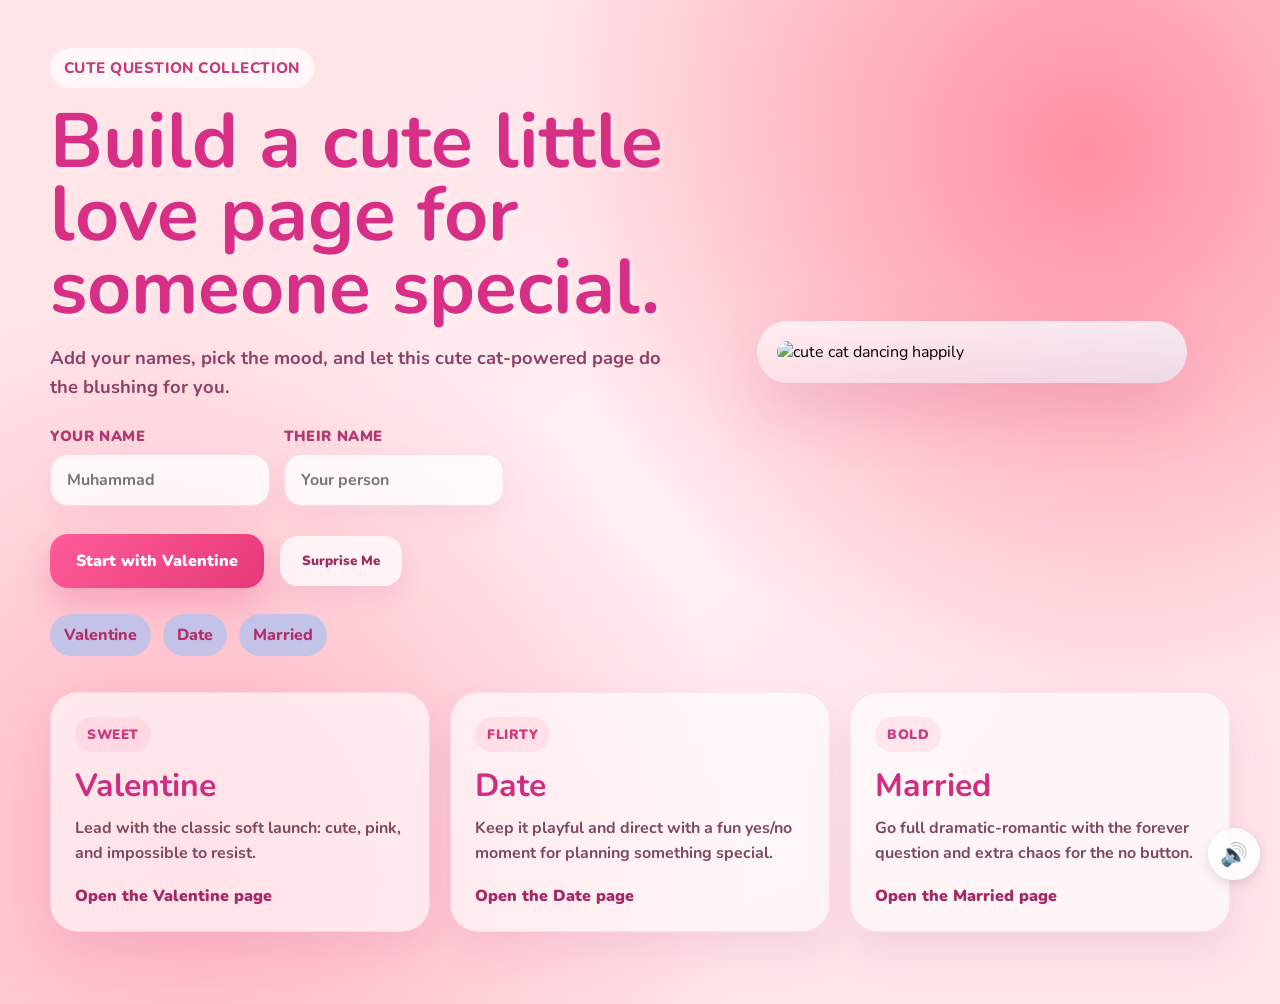
==== index.html @ 89667b8a "Create personalized Mydate site" ====
<!DOCTYPE html>
<html lang="en">
<head>
    <meta charset="UTF-8">
    <meta name="viewport" content="width=device-width, initial-scale=1.0">
    <title>Will you be my Valentine? 💕</title>
    <link rel="preconnect" href="https://fonts.googleapis.com">
    <link href="https://fonts.googleapis.com/css2?family=Nunito:wght@400;700;800;900&display=swap" rel="stylesheet">
    <link rel="stylesheet" href="style.css">
</head>
<body class="home-page">
    <div class="hearts-bg"></div>

    <main class="home-shell">
        <section class="home-hero">
            <div class="home-copy">
                <p class="home-kicker">Cute Question Collection</p>
                <h1 class="home-title" id="home-title">Build a cute little love page for someone special.</h1>
                <p class="home-subtitle" id="home-subtitle">
                    Add your names, pick the mood, and let this cute cat-powered page do the blushing for you.
                </p>

                <div class="home-personalize">
                    <label class="home-field">
                        <span>Your Name</span>
                        <input id="your-name" type="text" placeholder="Muhammad">
                    </label>
                    <label class="home-field">
                        <span>Their Name</span>
                        <input id="their-name" type="text" placeholder="Your person">
                    </label>
                </div>

                <div class="home-actions">
                    <a class="home-primary" href="valentine.html">Start with Valentine</a>
                    <button class="home-secondary" id="surprise-btn" type="button">Surprise Me</button>
                </div>

                <div class="home-badges">
                    <span>Valentine</span>
                    <span>Date</span>
                    <span>Married</span>
                </div>
            </div>

            <div class="home-preview">
                <div class="preview-frame">
                    <img id="home-preview-gif" src="https://media.tenor.com/eNHbizSfVb0AAAAj/lovemode-cute.gif" alt="cute cat dancing happily">
                </div>
            </div>
        </section>

        <section class="home-grid">
            <a class="question-card" href="valentine.html">
                <div class="question-card-tag">Sweet</div>
                <h2>Valentine</h2>
                <p>Lead with the classic soft launch: cute, pink, and impossible to resist.</p>
                <span class="question-card-link">Open the Valentine page</span>
            </a>

            <a class="question-card" href="date.html">
                <div class="question-card-tag">Flirty</div>
                <h2>Date</h2>
                <p>Keep it playful and direct with a fun yes/no moment for planning something special.</p>
                <span class="question-card-link">Open the Date page</span>
            </a>

            <a class="question-card" href="married.html">
                <div class="question-card-tag">Bold</div>
                <h2>Married</h2>
                <p>Go full dramatic-romantic with the forever question and extra chaos for the no button.</p>
                <span class="question-card-link">Open the Married page</span>
            </a>
        </section>
    </main>

    <audio id="bg-music" loop autoplay muted>
        <source src="music/beabadoobee - Glue Song (Lyrics).mp3" type="audio/mpeg">
    </audio>

    <button id="music-toggle" onclick="toggleMusic()" title="Toggle music">🔊</button>

    <script src="home.js"></script>
</body>
</html>
---- style.css ----
* {
    margin: 0;
    padding: 0;
    box-sizing: border-box;
}

body {
    background-color: #FFE4E8;
    font-family: 'Nunito', sans-serif;
    min-height: 100vh;
    display: flex;
    justify-content: center;
    align-items: center;
    overflow: hidden;
    background-image:
        radial-gradient(circle at 15% 85%, #ffb3c1 0%, transparent 40%),
        radial-gradient(circle at 85% 15%, #ff8fa3 0%, transparent 40%),
        radial-gradient(circle at 50% 50%, #fff0f3 0%, transparent 60%);
}

body.home-page {
    overflow-x: hidden;
    overflow-y: auto;
    align-items: flex-start;
}

/* Floating hearts background */
.hearts-bg {
    position: fixed;
    top: 0; left: 0; right: 0; bottom: 0;
    pointer-events: none;
    z-index: 0;
    overflow: hidden;
}

.hearts-bg::before,
.hearts-bg::after {
    content: '💕 💗 💖 💝 💓';
    position: absolute;
    font-size: 1.5rem;
    opacity: 0.15;
    animation: floatHearts 12s linear infinite;
    white-space: nowrap;
    top: 100%;
    left: 10%;
}

.hearts-bg::after {
    animation-delay: 6s;
    left: 60%;
    content: '💗 💕 💓 💖 💝';
}

@keyframes floatHearts {
    from { transform: translateY(0); opacity: 0.15; }
    to { transform: translateY(-110vh); opacity: 0; }
}

.container {
    position: relative;
    z-index: 1;
    text-align: center;
    width: min(100%, 1040px);
    padding: 40px 20px 56px;
}

.home-shell {
    position: relative;
    z-index: 1;
    width: min(1180px, calc(100% - 32px));
    margin: 0 auto;
    padding: 48px 0 72px;
}

.home-hero {
    display: grid;
    grid-template-columns: minmax(0, 1.1fr) minmax(320px, 0.9fr);
    gap: 32px;
    align-items: center;
}

.home-copy {
    text-align: left;
}

.home-kicker {
    display: inline-block;
    padding: 10px 14px;
    border-radius: 999px;
    background: rgba(255, 255, 255, 0.7);
    color: #c43b78;
    font-size: 0.95rem;
    font-weight: 800;
    letter-spacing: 0.03em;
    text-transform: uppercase;
}

.home-title {
    margin-top: 18px;
    font-size: clamp(2.6rem, 6vw, 5.5rem);
    line-height: 0.95;
    color: #d72f85;
    text-shadow: 4px 4px 0 rgba(255, 255, 255, 0.28);
}

.home-subtitle {
    max-width: 620px;
    margin-top: 18px;
    font-size: 1.15rem;
    line-height: 1.6;
    color: #8d4166;
    font-weight: 700;
}

.home-personalize {
    display: grid;
    grid-template-columns: repeat(2, minmax(0, 220px));
    gap: 14px;
    margin-top: 24px;
}

.home-field {
    display: flex;
    flex-direction: column;
    gap: 8px;
}

.home-field span {
    color: #b23872;
    font-size: 0.92rem;
    font-weight: 900;
    text-transform: uppercase;
    letter-spacing: 0.04em;
}

.home-field input {
    width: 100%;
    padding: 14px 16px;
    border: 1px solid rgba(214, 51, 132, 0.14);
    border-radius: 18px;
    background: rgba(255, 255, 255, 0.78);
    color: #863f61;
    font: inherit;
    font-weight: 700;
    outline: none;
    box-shadow: 0 12px 28px rgba(185, 78, 132, 0.08);
}

.home-field input:focus {
    border-color: rgba(230, 56, 122, 0.5);
    box-shadow: 0 0 0 4px rgba(255, 92, 152, 0.12);
}

.home-actions {
    display: flex;
    align-items: center;
    gap: 16px;
    flex-wrap: wrap;
    margin-top: 28px;
}

.home-primary,
.home-secondary {
    appearance: none;
    border: none;
    text-decoration: none;
    font-family: 'Nunito', sans-serif;
    font-weight: 900;
    cursor: pointer;
}

.home-primary {
    padding: 16px 26px;
    border-radius: 18px;
    background: linear-gradient(135deg, #ff5c98, #e6387a);
    color: #fff;
    box-shadow: 0 16px 34px rgba(230, 56, 122, 0.28);
}

.home-secondary {
    padding: 16px 22px;
    border-radius: 18px;
    background: rgba(255, 255, 255, 0.72);
    color: #9e2d65;
    box-shadow: 0 10px 24px rgba(178, 71, 120, 0.12);
}

.home-primary:hover,
.home-secondary:hover {
    transform: translateY(-2px);
}

.home-badges {
    display: flex;
    gap: 12px;
    flex-wrap: wrap;
    margin-top: 26px;
}

.home-badges span {
    padding: 10px 14px;
    border-radius: 999px;
    background: rgba(173, 193, 240, 0.72);
    color: #b12f69;
    font-weight: 800;
}

.home-preview {
    display: flex;
    justify-content: center;
}

.preview-frame {
    width: min(100%, 430px);
    padding: 20px;
    border-radius: 32px;
    background:
        linear-gradient(180deg, rgba(255, 255, 255, 0.72), rgba(255, 255, 255, 0.46)),
        linear-gradient(135deg, rgba(255, 179, 193, 0.42), rgba(173, 193, 240, 0.38));
    box-shadow: 0 26px 60px rgba(185, 78, 132, 0.18);
}

.home-preview #home-preview-gif {
    width: 100%;
    max-height: none;
    border-radius: 24px;
}

.home-grid {
    display: grid;
    grid-template-columns: repeat(3, minmax(0, 1fr));
    gap: 20px;
    margin-top: 36px;
}

.question-card {
    display: block;
    padding: 24px;
    border-radius: 28px;
    background: rgba(255, 255, 255, 0.62);
    border: 1px solid rgba(214, 51, 132, 0.1);
    box-shadow: 0 18px 42px rgba(185, 78, 132, 0.12);
    text-decoration: none;
    color: inherit;
    transition: transform 0.18s ease, box-shadow 0.18s ease, background 0.18s ease;
}

.question-card:hover {
    transform: translateY(-6px);
    background: rgba(255, 255, 255, 0.78);
    box-shadow: 0 26px 52px rgba(185, 78, 132, 0.18);
}

.question-card-tag {
    display: inline-block;
    padding: 8px 12px;
    border-radius: 999px;
    background: rgba(255, 145, 181, 0.16);
    color: #cd397e;
    font-size: 0.85rem;
    font-weight: 900;
    text-transform: uppercase;
    letter-spacing: 0.04em;
}

.question-card h2 {
    margin-top: 18px;
    color: #cf2e80;
    font-size: 2rem;
    line-height: 1;
}

.question-card p {
    margin-top: 14px;
    color: #7f4760;
    line-height: 1.6;
    font-weight: 700;
}

.question-card-link {
    display: inline-block;
    margin-top: 18px;
    color: #a62967;
    font-weight: 900;
}

.hero-banner {
    display: inline-block;
    padding: 14px 28px;
    background: rgba(181, 201, 243, 0.88);
    border-radius: 4px;
    font-size: clamp(2rem, 4vw, 4rem);
    color: #d63384;
    font-weight: 900;
    margin-bottom: 28px;
    text-shadow: 3px 3px 0 rgba(214, 51, 132, 0.18);
    animation: wiggle 2s ease-in-out infinite;
    line-height: 1.05;
}

@keyframes wiggle {
    0%, 100% { transform: rotate(-1deg); }
    50% { transform: rotate(1deg); }
}

.gif-container {
    margin: 20px auto;
    display: flex;
    justify-content: center;
}

#pikachu-gif {
    width: min(100%, 600px);
    max-height: 470px;
    object-fit: contain;
    filter: drop-shadow(0 8px 16px rgba(0,0,0,0.15));
    transition: opacity 0.3s ease;
    border-radius: 2px;
}

.buttons {
    display: flex;
    gap: 20px;
    justify-content: center;
    align-items: center;
    margin-top: 30px;
    flex-wrap: wrap;
}

.love-option,
.choice-pill {
    background: rgba(255, 255, 255, 0.78);
    color: #333;
    border: 1px solid rgba(214, 51, 132, 0.18);
    border-radius: 10px;
    font-size: 1rem;
    font-weight: 700;
    font-family: 'Nunito', sans-serif;
    padding: 10px 18px;
    box-shadow: 0 4px 10px rgba(214, 51, 132, 0.08);
}

.love-option {
    cursor: pointer;
    transition: transform 0.15s, box-shadow 0.15s, background 0.15s;
}

.love-option:hover {
    transform: translateY(-2px);
    background: rgba(255, 255, 255, 0.92);
}

.love-option:active {
    transform: scale(0.98);
}

#yes-btn {
    background: linear-gradient(135deg, #4CAF50, #45a049);
    color: white;
    border: none;
    border-radius: 16px;
    font-size: 1.6rem;
    font-weight: 900;
    font-family: 'Nunito', sans-serif;
    padding: 18px 45px;
    cursor: pointer;
    transition: transform 0.15s, box-shadow 0.15s;
    box-shadow: 0 6px 20px rgba(76, 175, 80, 0.45);
    letter-spacing: 1px;
}

#yes-btn:hover {
    transform: scale(1.06) translateY(-2px);
    box-shadow: 0 10px 28px rgba(76, 175, 80, 0.55);
}

#yes-btn:active {
    transform: scale(0.98);
}

#no-btn {
    background: linear-gradient(135deg, #e74c3c, #c0392b);
    color: white;
    border: none;
    border-radius: 12px;
    font-size: 1rem;
    font-weight: 700;
    font-family: 'Nunito', sans-serif;
    padding: 12px 28px;
    cursor: pointer;
    transition: background 0.2s, left 0.25s ease, top 0.25s ease;
    box-shadow: 0 4px 14px rgba(231, 76, 60, 0.4);
}

#no-btn:hover {
    background: linear-gradient(135deg, #c0392b, #a93226);
}


#tease-toast {
    margin-top: 14px;
    font-size: 1rem;
    color: #d63384;
    font-weight: 700;
    font-style: italic;
    opacity: 0;
    transform: translateY(6px);
    transition: opacity 0.3s ease, transform 0.3s ease;
    min-height: 1.5rem;
}

#tease-toast.show {
    opacity: 1;
    transform: translateY(0);
}

/* Music toggle button */
#music-toggle {
    position: fixed;
    bottom: 20px;
    right: 20px;
    background: rgba(255, 255, 255, 0.85);
    border: none;
    border-radius: 50%;
    width: 52px;
    height: 52px;
    font-size: 1.4rem;
    cursor: pointer;
    backdrop-filter: blur(10px);
    box-shadow: 0 4px 12px rgba(0, 0, 0, 0.12);
    transition: transform 0.2s;
    z-index: 100;
}

#music-toggle:hover {
    transform: scale(1.1);
}

.result-container {
    max-width: 980px;
}

.choice-row {
    display: flex;
    justify-content: center;
    align-items: center;
    gap: 14px;
    flex-wrap: wrap;
    margin-top: 16px;
}

.choice-pill {
    cursor: default;
}

.choice-pill-active {
    background: linear-gradient(135deg, #ff7fa7, #ff4d88);
    color: #fff;
    border-color: transparent;
    box-shadow: 0 10px 24px rgba(214, 51, 132, 0.25);
}

.yes-message {
    font-size: 1.35rem;
    color: #e91e8c;
    font-weight: 700;
    margin-top: 22px;
    animation: fadeIn 1s ease 0.5s both;
}

.page-prompt {
    font-size: 1.2rem;
    color: #c43b78;
    font-weight: 700;
    margin-top: 20px;
}

.response-buttons {
    display: flex;
    justify-content: center;
    align-items: center;
    gap: 18px;
    flex-wrap: wrap;
    margin-top: 22px;
}

.back-link {
    display: inline-block;
    margin-top: 18px;
    color: #b03060;
    font-weight: 800;
    text-decoration: none;
}

.back-link:hover {
    text-decoration: underline;
}

@keyframes fadeIn {
    from { opacity: 0; transform: translateY(10px); }
    to { opacity: 1; transform: translateY(0); }
}

@media (max-width: 640px) {
    .home-shell {
        width: min(100%, calc(100% - 24px));
        padding: 28px 0 56px;
    }

    .home-title {
        font-size: 2.8rem;
    }

    .home-personalize {
        grid-template-columns: 1fr;
    }

    .preview-frame {
        padding: 14px;
        border-radius: 24px;
    }

    .container {
        padding: 24px 16px 44px;
    }

    .hero-banner {
        padding: 12px 16px;
    }

    .buttons {
        gap: 12px;
    }

    .response-buttons {
        gap: 12px;
    }

    #no-btn {
        padding: 14px 24px;
    }
}

@media (max-width: 980px) {
    .home-hero {
        grid-template-columns: 1fr;
    }

    .home-copy {
        text-align: center;
    }

    .home-subtitle {
        margin-left: auto;
        margin-right: auto;
    }

    .home-actions,
    .home-badges {
        justify-content: center;
    }

    .home-grid {
        grid-template-columns: 1fr;
    }
}
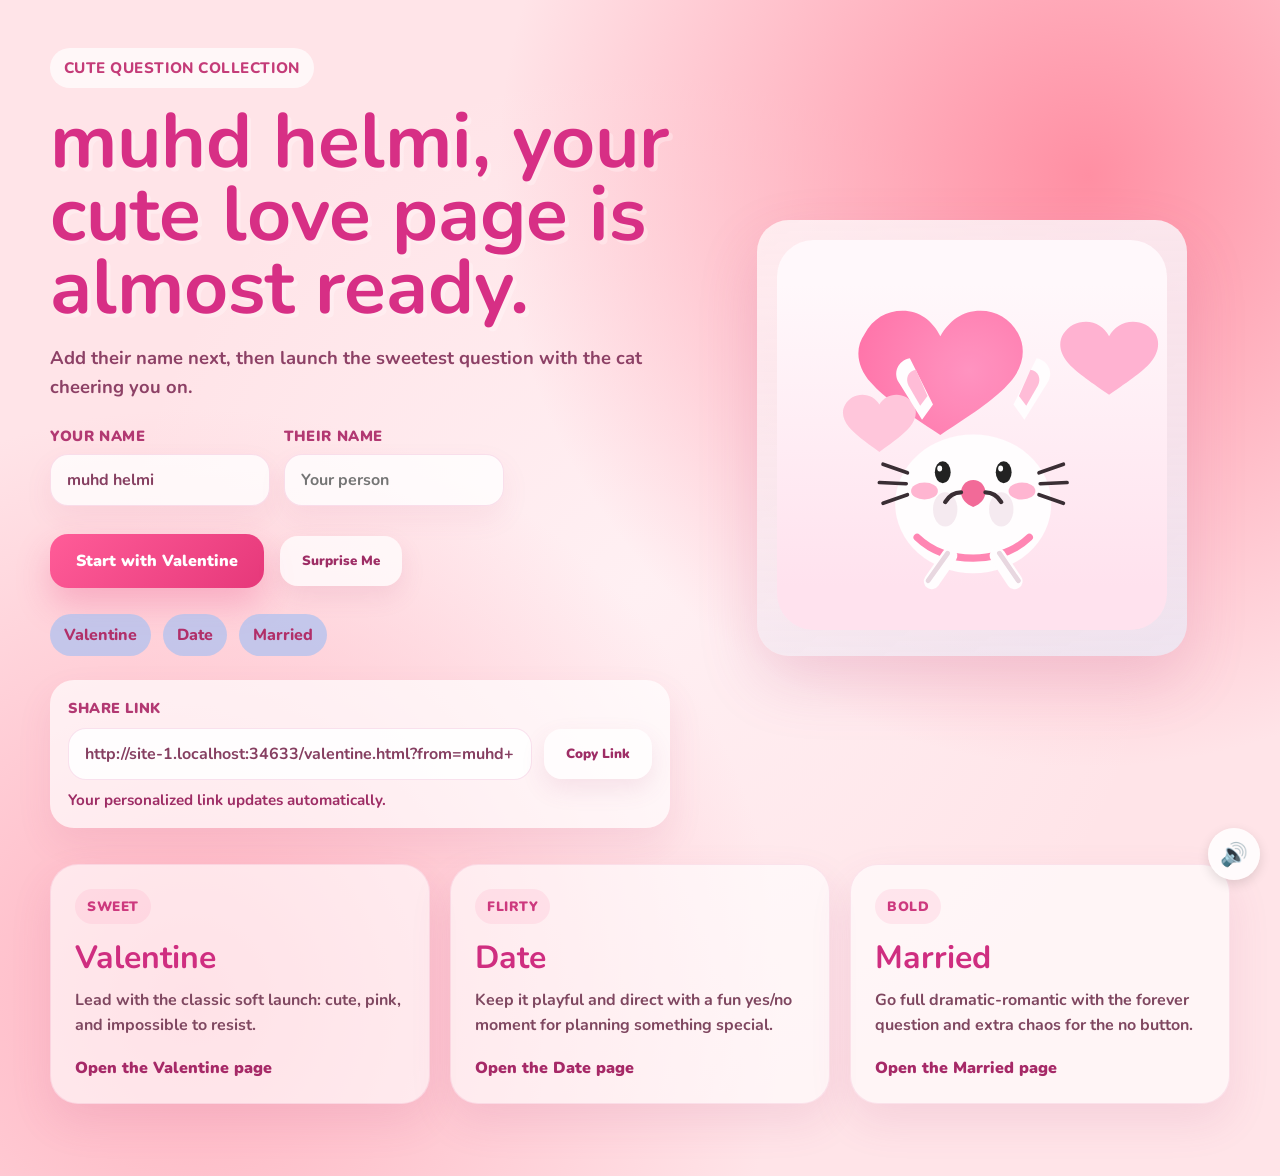
==== commit f38b2ce4: "Bundle cute cat asset for reliable images" ====
--- a/index.html
+++ b/index.html
@@ -3,7 +3,17 @@
 <head>
     <meta charset="UTF-8">
     <meta name="viewport" content="width=device-width, initial-scale=1.0">
-    <title>Will you be my Valentine? 💕</title>
+    <title>muhd helmi | Cute Love Page</title>
+    <meta name="description" content="A cute cat-themed love page by muhd helmi with playful Valentine, date, and forever questions.">
+    <meta property="og:title" content="muhd helmi | Cute Love Page">
+    <meta property="og:description" content="A cute cat-themed love page by muhd helmi with playful Valentine, date, and forever questions.">
+    <meta property="og:type" content="website">
+    <meta property="og:url" content="https://helmij1992.github.io/love/">
+    <meta property="og:image" content="https://helmij1992.github.io/love/social-preview.svg">
+    <meta name="twitter:card" content="summary_large_image">
+    <meta name="twitter:title" content="muhd helmi | Cute Love Page">
+    <meta name="twitter:description" content="A cute cat-themed love page by muhd helmi with playful Valentine, date, and forever questions.">
+    <meta name="twitter:image" content="https://helmij1992.github.io/love/social-preview.svg">
     <link rel="preconnect" href="https://fonts.googleapis.com">
     <link href="https://fonts.googleapis.com/css2?family=Nunito:wght@400;700;800;900&display=swap" rel="stylesheet">
     <link rel="stylesheet" href="style.css">
@@ -23,7 +33,7 @@
                 <div class="home-personalize">
                     <label class="home-field">
                         <span>Your Name</span>
-                        <input id="your-name" type="text" placeholder="Muhammad">
+                        <input id="your-name" type="text" placeholder="muhd helmi" value="muhd helmi">
                     </label>
                     <label class="home-field">
                         <span>Their Name</span>
@@ -41,11 +51,20 @@
                     <span>Date</span>
                     <span>Married</span>
                 </div>
+
+                <div class="share-panel">
+                    <p class="share-label">Share Link</p>
+                    <div class="share-row">
+                        <input id="share-url" type="text" readonly>
+                        <button class="home-secondary share-button" id="copy-link-btn" type="button">Copy Link</button>
+                    </div>
+                    <p class="share-status" id="share-status">Your personalized link updates automatically.</p>
+                </div>
             </div>
 
             <div class="home-preview">
                 <div class="preview-frame">
-                    <img id="home-preview-gif" src="https://media.tenor.com/eNHbizSfVb0AAAAj/lovemode-cute.gif" alt="cute cat dancing happily">
+                    <img id="home-preview-gif" src="assets/cute-cat.svg" alt="cute cat illustration">
                 </div>
             </div>
         </section>
--- a/style.css
+++ b/style.css
@@ -2,6 +2,23 @@
     margin: 0;
     padding: 0;
     box-sizing: border-box;
+}
+
+:root {
+    --page-max-width: 72rem;
+    --question-max-width: 60rem;
+    --surface-banner: rgba(181, 201, 243, 0.88);
+    --brand-pink: #d63384;
+    --brand-copy-strong: #c43b78;
+    --page-pad-y: clamp(1.5rem, 3vw, 3rem);
+    --page-pad-x: clamp(1rem, 3vw, 2rem);
+    --stack-gap: clamp(1rem, 2vw, 1.75rem);
+    --hero-radius: clamp(1rem, 1.5vw, 1.5rem);
+    --hero-font: clamp(2rem, 4vw, 4rem);
+    --question-hero-font: clamp(1.8rem, 4.8vw, 3.7rem);
+    --prompt-font: clamp(1.05rem, 1.6vw, 1.3rem);
+    --yes-font: clamp(1.1rem, 1.8vw, 1.55rem);
+    --no-font: clamp(0.95rem, 1.2vw, 1.05rem);
 }
 
 body {
@@ -22,6 +39,13 @@
     overflow-x: hidden;
     overflow-y: auto;
     align-items: flex-start;
+}
+
+body[data-proposal-type] {
+    overflow-x: hidden;
+    overflow-y: auto;
+    align-items: flex-start;
+    padding: var(--page-pad-y) var(--page-pad-x);
 }
 
 /* Floating hearts background */
@@ -60,8 +84,8 @@
     position: relative;
     z-index: 1;
     text-align: center;
-    width: min(100%, 1040px);
-    padding: 40px 20px 56px;
+    width: min(100%, var(--page-max-width));
+    padding: var(--page-pad-y) var(--page-pad-x) calc(var(--page-pad-y) * 1.3);
 }
 
 .home-shell {
@@ -205,6 +229,54 @@
     font-weight: 800;
 }
 
+.share-panel {
+    max-width: 620px;
+    margin-top: 24px;
+    padding: 18px;
+    border-radius: 24px;
+    background: rgba(255, 255, 255, 0.68);
+    box-shadow: 0 16px 34px rgba(185, 78, 132, 0.1);
+}
+
+.share-label {
+    color: #b23872;
+    font-size: 0.9rem;
+    font-weight: 900;
+    text-transform: uppercase;
+    letter-spacing: 0.04em;
+}
+
+.share-row {
+    display: flex;
+    gap: 12px;
+    align-items: center;
+    margin-top: 10px;
+    flex-wrap: wrap;
+}
+
+#share-url {
+    flex: 1 1 320px;
+    min-width: 0;
+    padding: 14px 16px;
+    border: 1px solid rgba(214, 51, 132, 0.14);
+    border-radius: 18px;
+    background: rgba(255, 255, 255, 0.88);
+    color: #863f61;
+    font: inherit;
+    font-weight: 700;
+}
+
+.share-button {
+    white-space: nowrap;
+}
+
+.share-status {
+    margin-top: 10px;
+    color: #9e2d65;
+    font-size: 0.95rem;
+    font-weight: 700;
+}
+
 .home-preview {
     display: flex;
     justify-content: center;
@@ -285,12 +357,16 @@
 }
 
 .hero-banner {
-    display: inline-block;
+    display: inline-flex;
+    align-items: center;
+    justify-content: center;
+    gap: clamp(0.5rem, 1vw, 0.9rem);
+    flex-wrap: wrap;
     padding: 14px 28px;
-    background: rgba(181, 201, 243, 0.88);
-    border-radius: 4px;
-    font-size: clamp(2rem, 4vw, 4rem);
-    color: #d63384;
+    background: var(--surface-banner);
+    border-radius: var(--hero-radius);
+    font-size: var(--hero-font);
+    color: var(--brand-pink);
     font-weight: 900;
     margin-bottom: 28px;
     text-shadow: 3px 3px 0 rgba(214, 51, 132, 0.18);
@@ -298,20 +374,32 @@
     line-height: 1.05;
 }
 
+.hero-banner-text {
+    display: inline-block;
+    max-width: 100%;
+    text-wrap: balance;
+}
+
+.hero-banner-emoji {
+    flex: 0 0 auto;
+    line-height: 1;
+}
+
 @keyframes wiggle {
     0%, 100% { transform: rotate(-1deg); }
     50% { transform: rotate(1deg); }
 }
 
 .gif-container {
-    margin: 20px auto;
+    margin: 0 auto;
     display: flex;
     justify-content: center;
+    width: 100%;
 }
 
 #pikachu-gif {
-    width: min(100%, 600px);
-    max-height: 470px;
+    width: min(100%, clamp(17rem, 42vw, 33rem));
+    max-height: min(44vh, 33rem);
     object-fit: contain;
     filter: drop-shadow(0 8px 16px rgba(0,0,0,0.15));
     transition: opacity 0.3s ease;
@@ -359,10 +447,10 @@
     color: white;
     border: none;
     border-radius: 16px;
-    font-size: 1.6rem;
+    font-size: var(--yes-font);
     font-weight: 900;
     font-family: 'Nunito', sans-serif;
-    padding: 18px 45px;
+    padding: clamp(0.95rem, 1.8vw, 1.2rem) clamp(2rem, 4vw, 2.8rem);
     cursor: pointer;
     transition: transform 0.15s, box-shadow 0.15s;
     box-shadow: 0 6px 20px rgba(76, 175, 80, 0.45);
@@ -383,10 +471,10 @@
     color: white;
     border: none;
     border-radius: 12px;
-    font-size: 1rem;
+    font-size: var(--no-font);
     font-weight: 700;
     font-family: 'Nunito', sans-serif;
-    padding: 12px 28px;
+    padding: clamp(0.8rem, 1.4vw, 0.95rem) clamp(1.3rem, 2vw, 1.8rem);
     cursor: pointer;
     transition: background 0.2s, left 0.25s ease, top 0.25s ease;
     box-shadow: 0 4px 14px rgba(231, 76, 60, 0.4);
@@ -437,7 +525,21 @@
 }
 
 .result-container {
-    max-width: 980px;
+    display: grid;
+    justify-items: center;
+    align-content: start;
+    gap: var(--stack-gap);
+    width: min(100%, var(--question-max-width));
+    max-width: var(--question-max-width);
+    margin: 0 auto;
+}
+
+.result-container .hero-banner {
+    width: 100%;
+    margin: 0;
+    padding: clamp(1rem, 2vw, 1.5rem) clamp(1rem, 3vw, 2rem);
+    font-size: var(--question-hero-font);
+    line-height: 1.08;
 }
 
 .choice-row {
@@ -469,24 +571,28 @@
 }
 
 .page-prompt {
-    font-size: 1.2rem;
-    color: #c43b78;
-    font-weight: 700;
-    margin-top: 20px;
+    max-width: 38rem;
+    font-size: var(--prompt-font);
+    color: var(--brand-copy-strong);
+    font-weight: 700;
+    margin-top: 0;
+    line-height: 1.45;
+    text-wrap: balance;
 }
 
 .response-buttons {
     display: flex;
     justify-content: center;
     align-items: center;
-    gap: 18px;
+    gap: clamp(0.85rem, 1.8vw, 1.25rem);
     flex-wrap: wrap;
-    margin-top: 22px;
+    margin-top: 0;
+    width: 100%;
 }
 
 .back-link {
     display: inline-block;
-    margin-top: 18px;
+    margin-top: 0.25rem;
     color: #b03060;
     font-weight: 800;
     text-decoration: none;
@@ -528,6 +634,11 @@
         padding: 12px 16px;
     }
 
+    .result-container .hero-banner {
+        padding: 1rem 0.95rem;
+        line-height: 1.12;
+    }
+
     .buttons {
         gap: 12px;
     }
@@ -536,9 +647,6 @@
         gap: 12px;
     }
 
-    #no-btn {
-        padding: 14px 24px;
-    }
 }
 
 @media (max-width: 980px) {
@@ -560,6 +668,12 @@
         justify-content: center;
     }
 
+    .share-panel {
+        margin-left: auto;
+        margin-right: auto;
+        text-align: left;
+    }
+
     .home-grid {
         grid-template-columns: 1fr;
     }
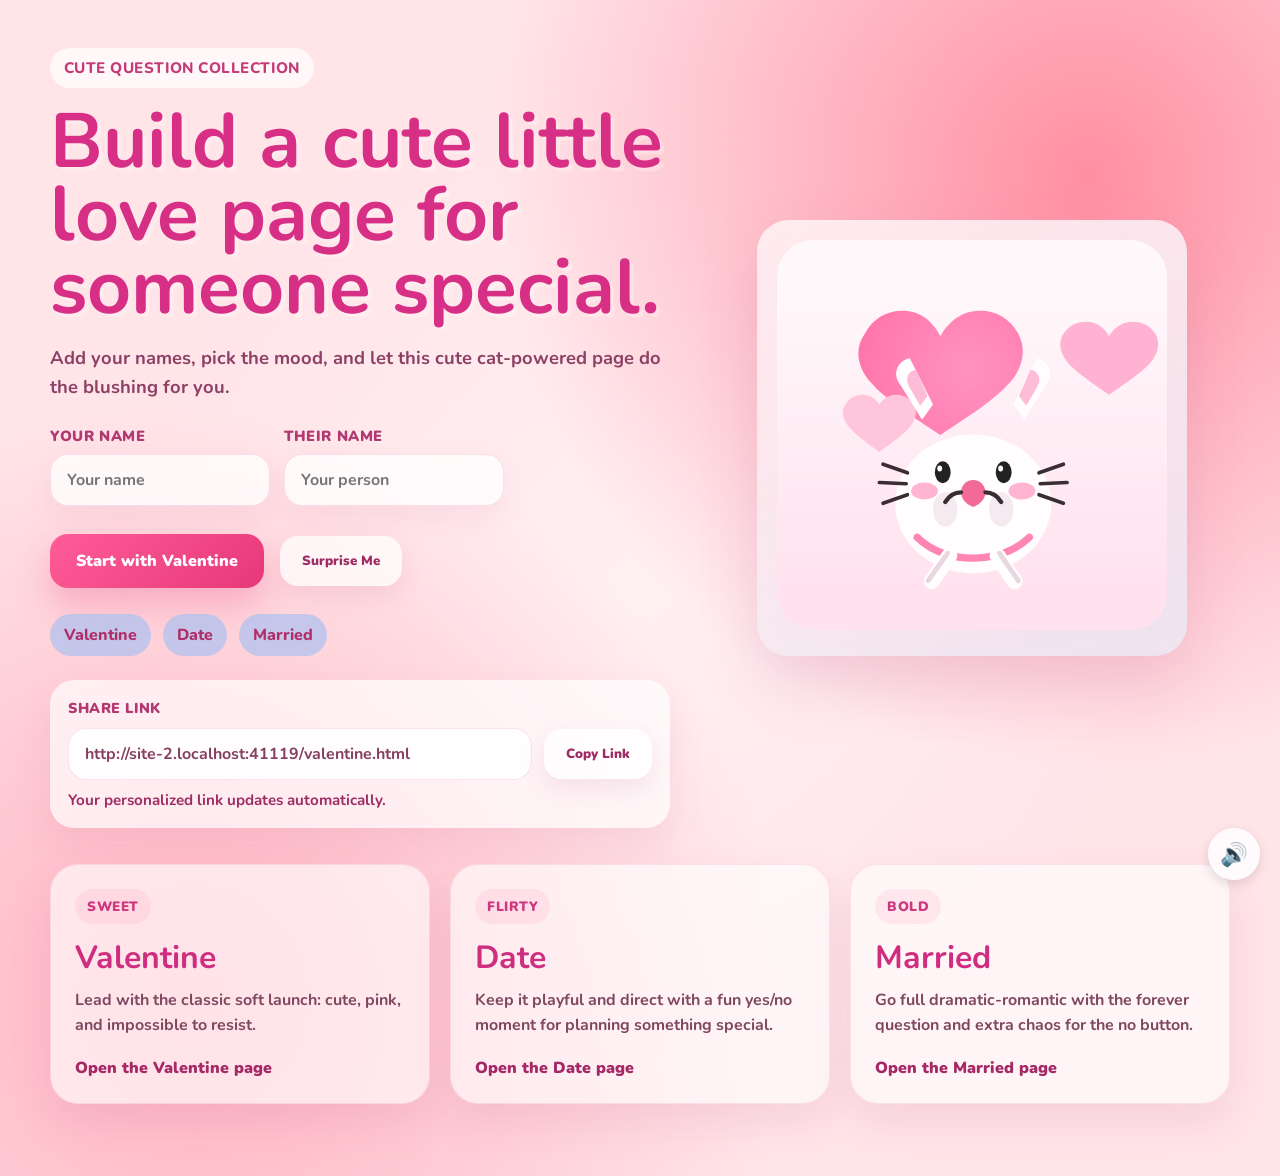
==== commit f795b4dd: "Remove default sender name" ====
--- a/index.html
+++ b/index.html
@@ -3,16 +3,16 @@
 <head>
     <meta charset="UTF-8">
     <meta name="viewport" content="width=device-width, initial-scale=1.0">
-    <title>muhd helmi | Cute Love Page</title>
-    <meta name="description" content="A cute cat-themed love page by muhd helmi with playful Valentine, date, and forever questions.">
-    <meta property="og:title" content="muhd helmi | Cute Love Page">
-    <meta property="og:description" content="A cute cat-themed love page by muhd helmi with playful Valentine, date, and forever questions.">
+    <title>Cute Love Page</title>
+    <meta name="description" content="A cute cat-themed love page with playful Valentine, date, and forever questions.">
+    <meta property="og:title" content="Cute Love Page">
+    <meta property="og:description" content="A cute cat-themed love page with playful Valentine, date, and forever questions.">
     <meta property="og:type" content="website">
     <meta property="og:url" content="https://helmij1992.github.io/love/">
     <meta property="og:image" content="https://helmij1992.github.io/love/social-preview.svg">
     <meta name="twitter:card" content="summary_large_image">
-    <meta name="twitter:title" content="muhd helmi | Cute Love Page">
-    <meta name="twitter:description" content="A cute cat-themed love page by muhd helmi with playful Valentine, date, and forever questions.">
+    <meta name="twitter:title" content="Cute Love Page">
+    <meta name="twitter:description" content="A cute cat-themed love page with playful Valentine, date, and forever questions.">
     <meta name="twitter:image" content="https://helmij1992.github.io/love/social-preview.svg">
     <link rel="preconnect" href="https://fonts.googleapis.com">
     <link href="https://fonts.googleapis.com/css2?family=Nunito:wght@400;700;800;900&display=swap" rel="stylesheet">
@@ -33,7 +33,7 @@
                 <div class="home-personalize">
                     <label class="home-field">
                         <span>Your Name</span>
-                        <input id="your-name" type="text" placeholder="muhd helmi" value="muhd helmi">
+                        <input id="your-name" type="text" placeholder="Your name">
                     </label>
                     <label class="home-field">
                         <span>Their Name</span>
@@ -64,7 +64,9 @@
 
             <div class="home-preview">
                 <div class="preview-frame">
-                    <img id="home-preview-gif" src="assets/cute-cat.svg" alt="cute cat illustration">
+                    <div class="cat-stage cat-stage-home">
+                        <img id="home-preview-gif" src="assets/cute-cat.svg" alt="cute cat illustration">
+                    </div>
                 </div>
             </div>
         </section>
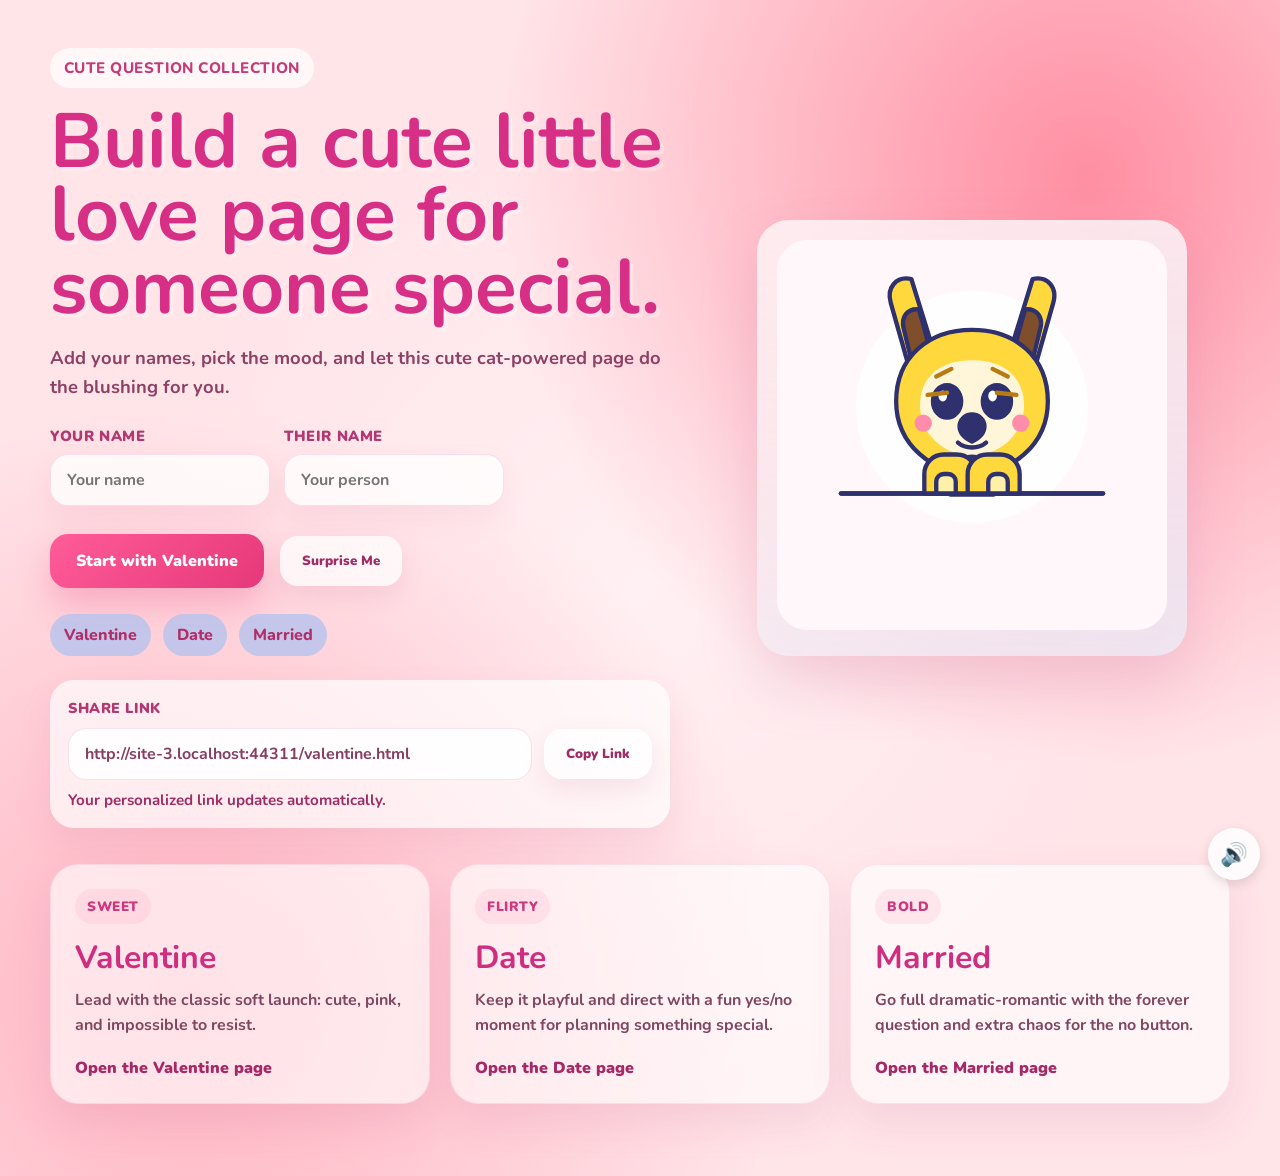
==== commit 7c91145e: "Replace cat art with original yellow mascot" ====
--- a/index.html
+++ b/index.html
@@ -8,12 +8,11 @@
     <meta property="og:title" content="Cute Love Page">
     <meta property="og:description" content="A cute cat-themed love page with playful Valentine, date, and forever questions.">
     <meta property="og:type" content="website">
-    <meta property="og:url" content="https://helmij1992.github.io/love/">
-    <meta property="og:image" content="https://helmij1992.github.io/love/social-preview.svg">
+    <meta property="og:image" content="/social-preview.svg">
     <meta name="twitter:card" content="summary_large_image">
     <meta name="twitter:title" content="Cute Love Page">
     <meta name="twitter:description" content="A cute cat-themed love page with playful Valentine, date, and forever questions.">
-    <meta name="twitter:image" content="https://helmij1992.github.io/love/social-preview.svg">
+    <meta name="twitter:image" content="/social-preview.svg">
     <link rel="preconnect" href="https://fonts.googleapis.com">
     <link href="https://fonts.googleapis.com/css2?family=Nunito:wght@400;700;800;900&display=swap" rel="stylesheet">
     <link rel="stylesheet" href="style.css">
@@ -65,7 +64,7 @@
             <div class="home-preview">
                 <div class="preview-frame">
                     <div class="cat-stage cat-stage-home">
-                        <img id="home-preview-gif" src="assets/cute-cat.svg" alt="cute cat illustration">
+                        <img id="home-preview-gif" src="assets/cute-cat.svg" alt="cute electric mascot illustration">
                     </div>
                 </div>
             </div>
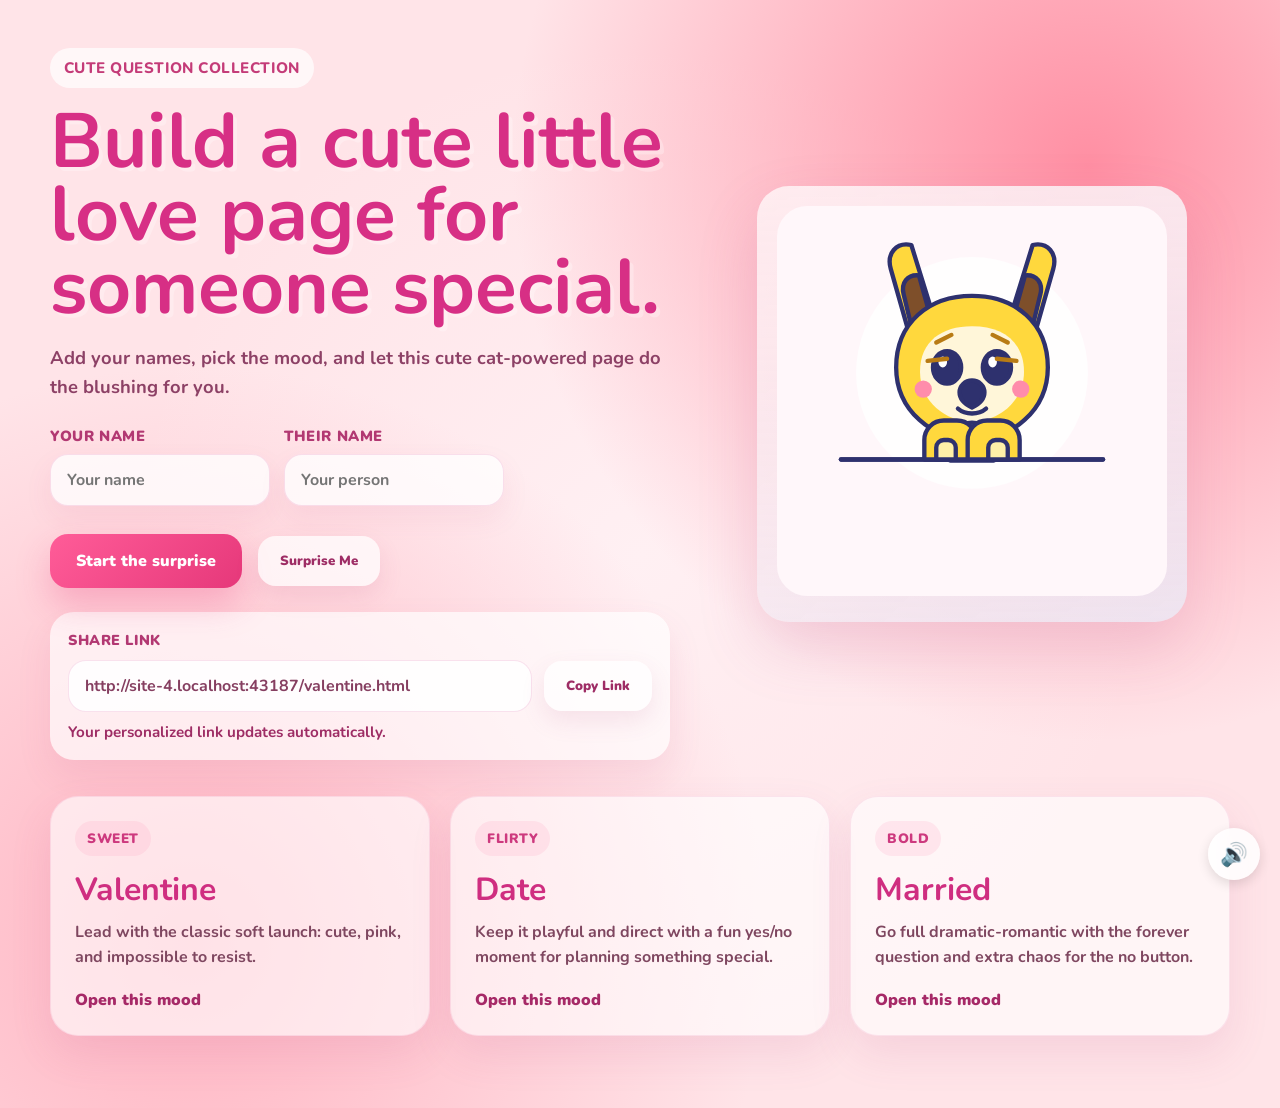
==== commit 0b355001: "Simplify homepage wording" ====
--- a/index.html
+++ b/index.html
@@ -41,14 +41,8 @@
                 </div>
 
                 <div class="home-actions">
-                    <a class="home-primary" href="valentine.html">Start with Valentine</a>
+                    <a class="home-primary" href="valentine.html">Start the surprise</a>
                     <button class="home-secondary" id="surprise-btn" type="button">Surprise Me</button>
-                </div>
-
-                <div class="home-badges">
-                    <span>Valentine</span>
-                    <span>Date</span>
-                    <span>Married</span>
                 </div>
 
                 <div class="share-panel">
@@ -75,21 +69,21 @@
                 <div class="question-card-tag">Sweet</div>
                 <h2>Valentine</h2>
                 <p>Lead with the classic soft launch: cute, pink, and impossible to resist.</p>
-                <span class="question-card-link">Open the Valentine page</span>
+                <span class="question-card-link">Open this mood</span>
             </a>
 
             <a class="question-card" href="date.html">
                 <div class="question-card-tag">Flirty</div>
                 <h2>Date</h2>
                 <p>Keep it playful and direct with a fun yes/no moment for planning something special.</p>
-                <span class="question-card-link">Open the Date page</span>
+                <span class="question-card-link">Open this mood</span>
             </a>
 
             <a class="question-card" href="married.html">
                 <div class="question-card-tag">Bold</div>
                 <h2>Married</h2>
                 <p>Go full dramatic-romantic with the forever question and extra chaos for the no button.</p>
-                <span class="question-card-link">Open the Married page</span>
+                <span class="question-card-link">Open this mood</span>
             </a>
         </section>
     </main>
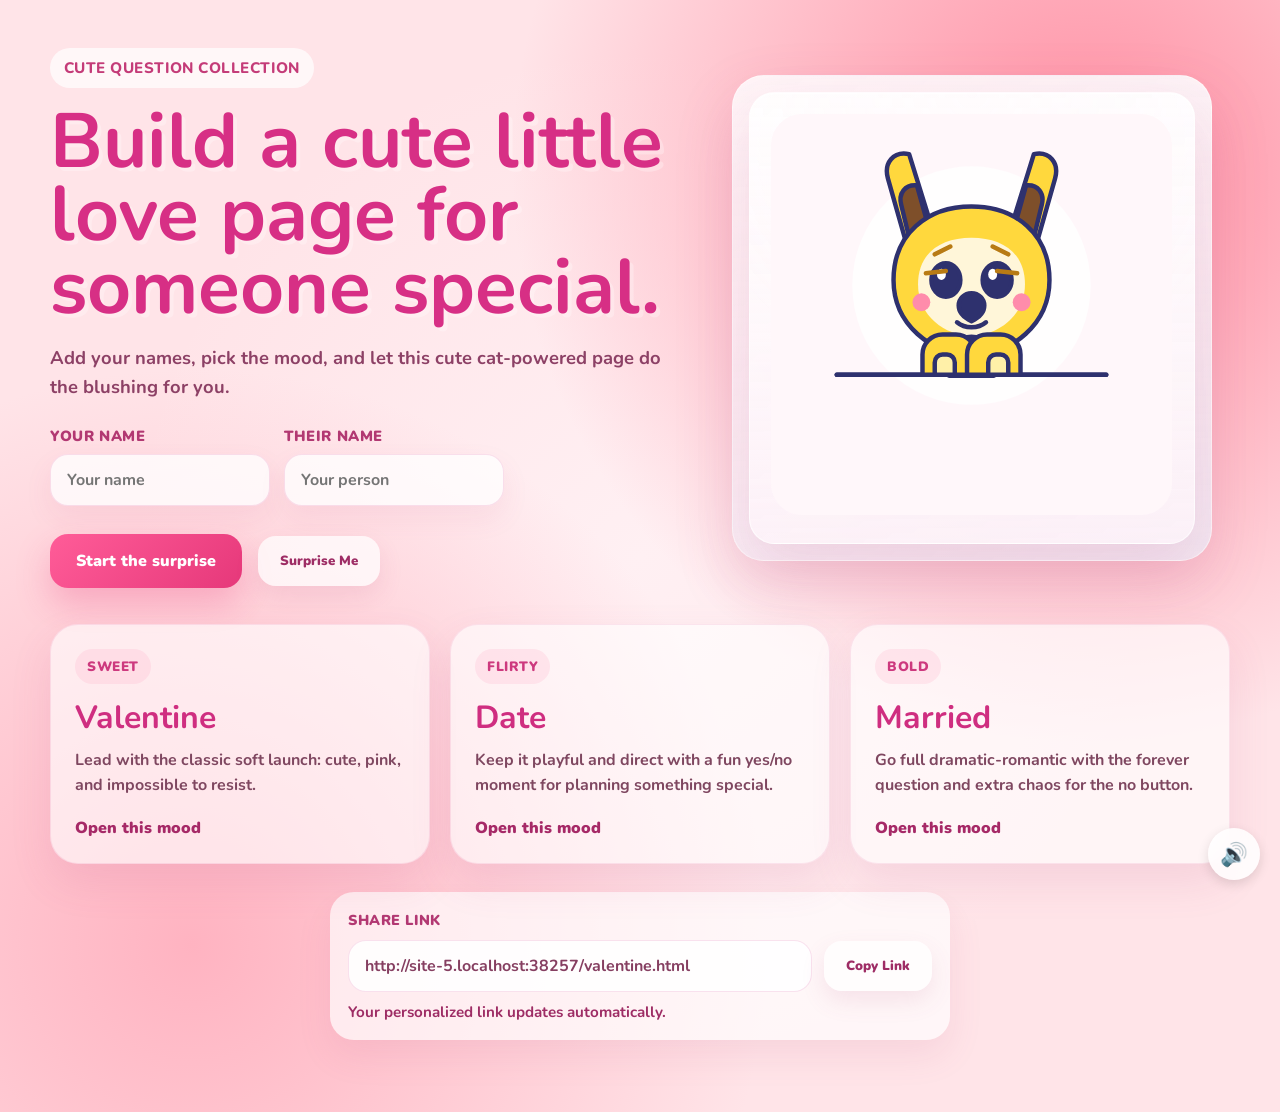
==== commit 1676a4fa: "Move homepage share link below mood cards" ====
--- a/index.html
+++ b/index.html
@@ -45,14 +45,6 @@
                     <button class="home-secondary" id="surprise-btn" type="button">Surprise Me</button>
                 </div>
 
-                <div class="share-panel">
-                    <p class="share-label">Share Link</p>
-                    <div class="share-row">
-                        <input id="share-url" type="text" readonly>
-                        <button class="home-secondary share-button" id="copy-link-btn" type="button">Copy Link</button>
-                    </div>
-                    <p class="share-status" id="share-status">Your personalized link updates automatically.</p>
-                </div>
             </div>
 
             <div class="home-preview">
@@ -86,6 +78,15 @@
                 <span class="question-card-link">Open this mood</span>
             </a>
         </section>
+
+        <div class="share-panel home-share-panel">
+            <p class="share-label">Share Link</p>
+            <div class="share-row">
+                <input id="share-url" type="text" readonly>
+                <button class="home-secondary share-button" id="copy-link-btn" type="button">Copy Link</button>
+            </div>
+            <p class="share-status" id="share-status">Your personalized link updates automatically.</p>
+        </div>
     </main>
 
     <audio id="bg-music" loop autoplay muted>
--- a/style.css
+++ b/style.css
@@ -238,6 +238,11 @@
     box-shadow: 0 16px 34px rgba(185, 78, 132, 0.1);
 }
 
+.home-share-panel {
+    width: min(100%, 620px);
+    margin: 28px auto 0;
+}
+
 .share-label {
     color: #b23872;
     font-size: 0.9rem;
@@ -283,19 +288,37 @@
 }
 
 .preview-frame {
-    width: min(100%, 430px);
-    padding: 20px;
-    border-radius: 32px;
+    width: min(100%, 30rem);
+    padding: 1rem;
+    border-radius: 2rem;
     background:
-        linear-gradient(180deg, rgba(255, 255, 255, 0.72), rgba(255, 255, 255, 0.46)),
-        linear-gradient(135deg, rgba(255, 179, 193, 0.42), rgba(173, 193, 240, 0.38));
-    box-shadow: 0 26px 60px rgba(185, 78, 132, 0.18);
+        linear-gradient(180deg, rgba(255, 255, 255, 0.82), rgba(255, 255, 255, 0.5)),
+        linear-gradient(135deg, rgba(255, 194, 214, 0.6), rgba(191, 205, 247, 0.42));
+    border: 1px solid rgba(255, 255, 255, 0.55);
+    box-shadow: 0 24px 60px rgba(185, 78, 132, 0.16);
 }
 
 .home-preview #home-preview-gif {
     width: 100%;
     max-height: none;
-    border-radius: 24px;
+    border-radius: 1.5rem;
+}
+
+.cat-stage {
+    width: min(100%, 36rem);
+    padding: clamp(1rem, 2vw, 1.35rem);
+    border-radius: clamp(1.5rem, 2vw, 2rem);
+    background:
+        linear-gradient(180deg, rgba(255, 255, 255, 0.9), rgba(255, 245, 250, 0.72)),
+        radial-gradient(circle at top, rgba(255, 198, 220, 0.55), transparent 60%);
+    border: 1px solid rgba(255, 255, 255, 0.62);
+    box-shadow:
+        0 24px 54px rgba(187, 88, 136, 0.16),
+        inset 0 1px 0 rgba(255, 255, 255, 0.8);
+}
+
+.cat-stage-home {
+    width: 100%;
 }
 
 .home-grid {
@@ -398,12 +421,12 @@
 }
 
 #pikachu-gif {
-    width: min(100%, clamp(17rem, 42vw, 33rem));
-    max-height: min(44vh, 33rem);
+    width: min(100%, clamp(20rem, 48vw, 38rem));
+    max-height: min(50vh, 38rem);
     object-fit: contain;
-    filter: drop-shadow(0 8px 16px rgba(0,0,0,0.15));
+    filter: drop-shadow(0 20px 28px rgba(220, 140, 173, 0.18));
     transition: opacity 0.3s ease;
-    border-radius: 2px;
+    border-radius: 1.5rem;
 }
 
 .buttons {
@@ -580,6 +603,15 @@
     text-wrap: balance;
 }
 
+.question-share-panel {
+    width: min(100%, 42rem);
+    margin-top: 0;
+}
+
+.question-share-panel .share-row {
+    justify-content: center;
+}
+
 .response-buttons {
     display: flex;
     justify-content: center;
@@ -626,6 +658,10 @@
         border-radius: 24px;
     }
 
+    .cat-stage {
+        padding: 0.85rem;
+    }
+
     .container {
         padding: 24px 16px 44px;
     }
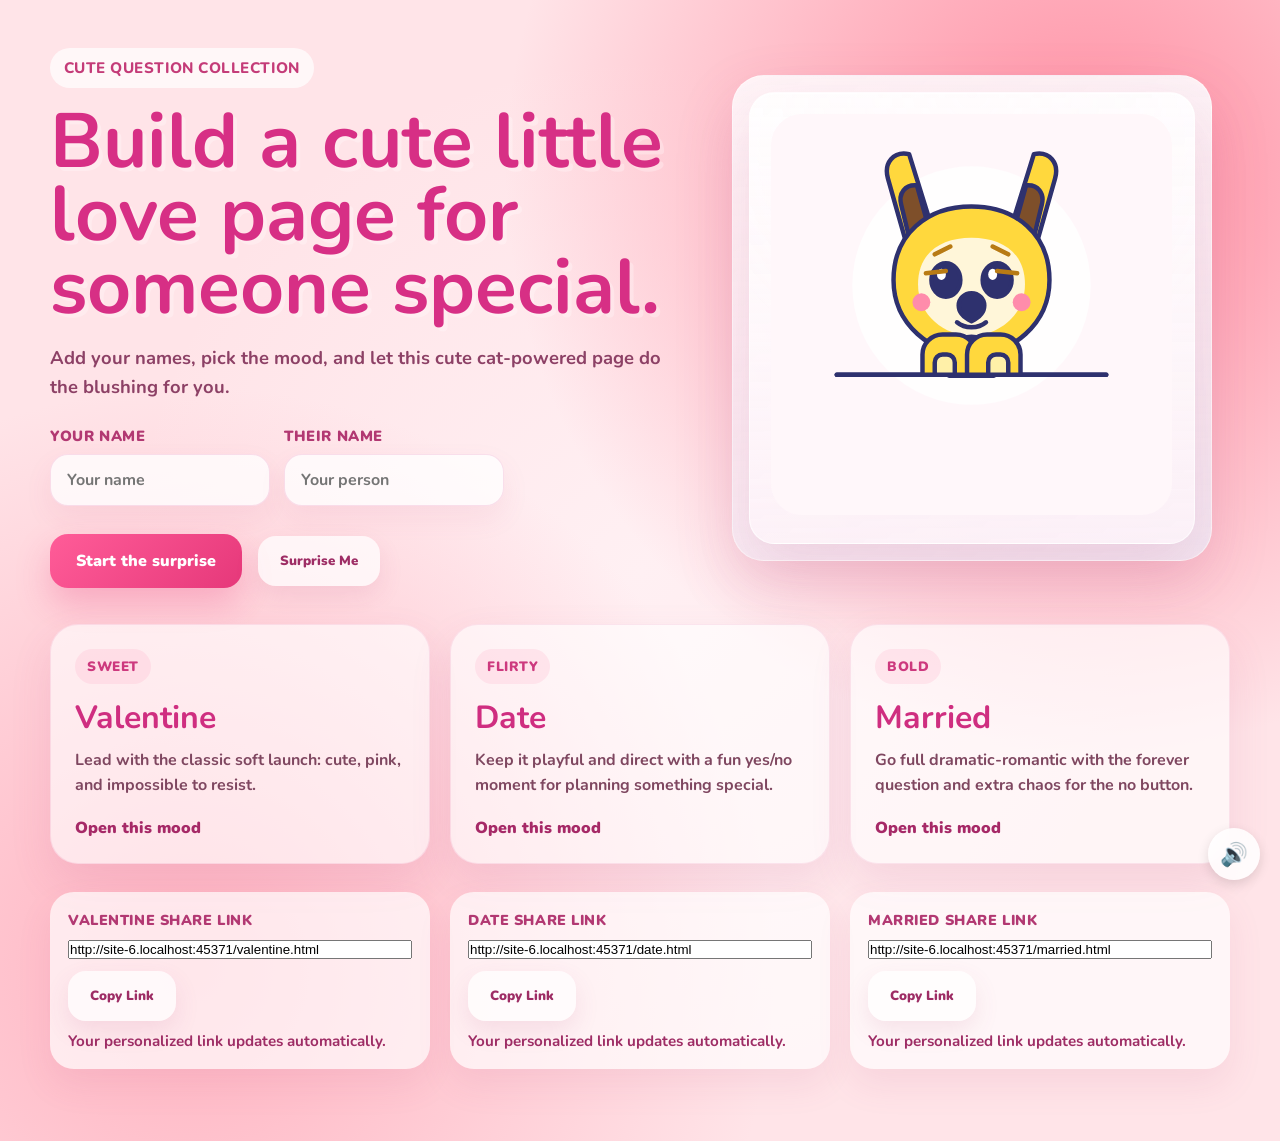
==== commit 95cb955d: "Add separate homepage share links" ====
--- a/index.html
+++ b/index.html
@@ -79,14 +79,34 @@
             </a>
         </section>
 
-        <div class="share-panel home-share-panel">
-            <p class="share-label">Share Link</p>
-            <div class="share-row">
-                <input id="share-url" type="text" readonly>
-                <button class="home-secondary share-button" id="copy-link-btn" type="button">Copy Link</button>
+        <section class="home-share-links">
+            <div class="share-panel home-share-panel">
+                <p class="share-label">Valentine Share Link</p>
+                <div class="share-row">
+                    <input id="share-url-valentine" type="text" readonly>
+                    <button class="home-secondary share-button" id="copy-link-btn-valentine" type="button">Copy Link</button>
+                </div>
+                <p class="share-status" id="share-status-valentine">Your personalized link updates automatically.</p>
             </div>
-            <p class="share-status" id="share-status">Your personalized link updates automatically.</p>
-        </div>
+
+            <div class="share-panel home-share-panel">
+                <p class="share-label">Date Share Link</p>
+                <div class="share-row">
+                    <input id="share-url-date" type="text" readonly>
+                    <button class="home-secondary share-button" id="copy-link-btn-date" type="button">Copy Link</button>
+                </div>
+                <p class="share-status" id="share-status-date">Your personalized link updates automatically.</p>
+            </div>
+
+            <div class="share-panel home-share-panel">
+                <p class="share-label">Married Share Link</p>
+                <div class="share-row">
+                    <input id="share-url-married" type="text" readonly>
+                    <button class="home-secondary share-button" id="copy-link-btn-married" type="button">Copy Link</button>
+                </div>
+                <p class="share-status" id="share-status-married">Your personalized link updates automatically.</p>
+            </div>
+        </section>
     </main>
 
     <audio id="bg-music" loop autoplay muted>
--- a/style.css
+++ b/style.css
@@ -241,6 +241,26 @@
 .home-share-panel {
     width: min(100%, 620px);
     margin: 28px auto 0;
+}
+
+.home-share-links {
+    display: grid;
+    grid-template-columns: repeat(3, minmax(0, 1fr));
+    gap: 20px;
+    margin-top: 28px;
+}
+
+.home-share-links .home-share-panel {
+    width: 100%;
+    margin: 0;
+}
+
+.home-share-links .share-row {
+    align-items: stretch;
+}
+
+.home-share-links .share-row input {
+    flex: 1 1 100%;
 }
 
 .share-label {
@@ -713,4 +733,8 @@
     .home-grid {
         grid-template-columns: 1fr;
     }
-}
+
+    .home-share-links {
+        grid-template-columns: 1fr;
+    }
+}
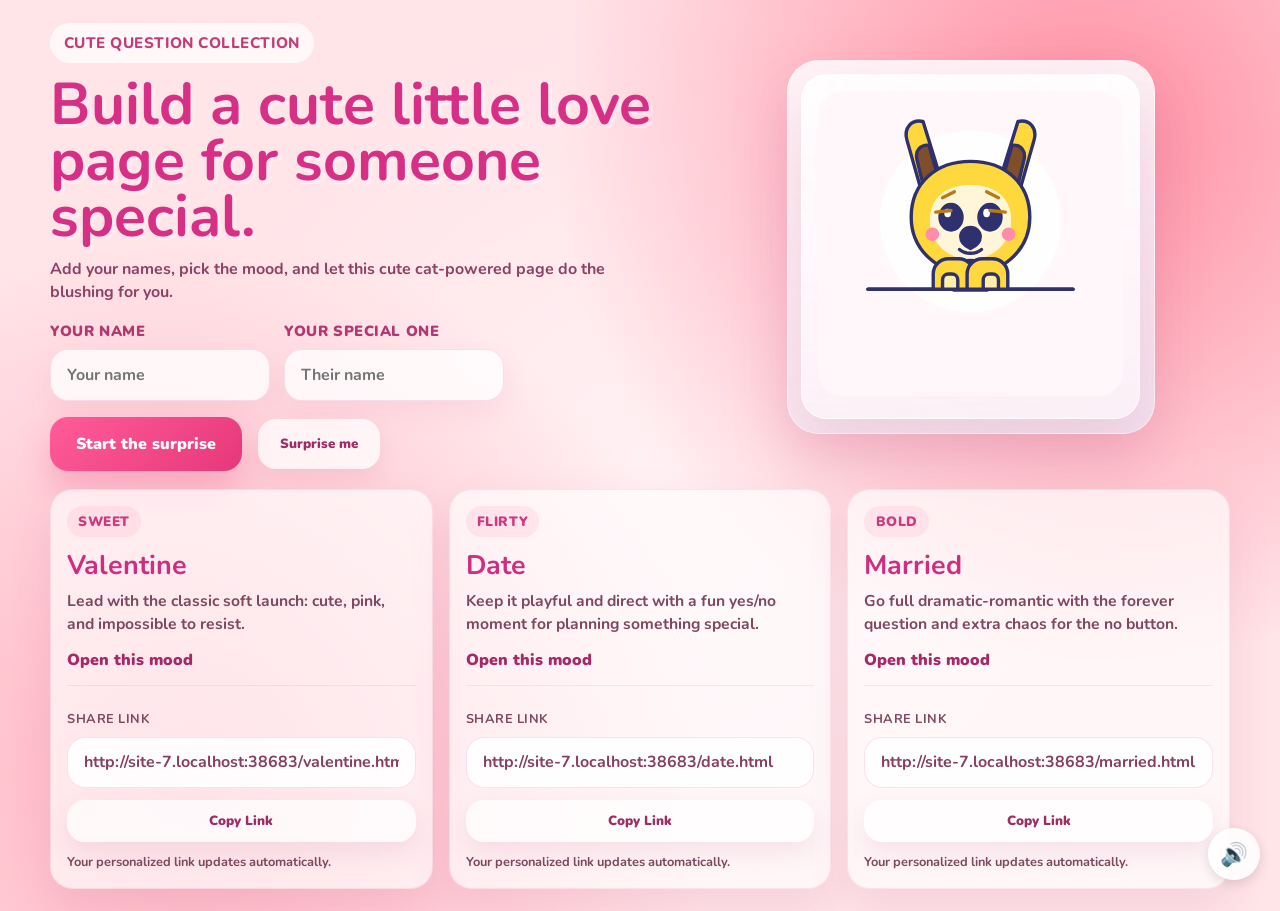
==== commit c8dca741: "Update homepage label to special one" ====
--- a/index.html
+++ b/index.html
@@ -4,15 +4,23 @@
     <meta charset="UTF-8">
     <meta name="viewport" content="width=device-width, initial-scale=1.0">
     <title>Cute Love Page</title>
-    <meta name="description" content="A cute cat-themed love page with playful Valentine, date, and forever questions.">
+    <meta name="description" content="A cute love page with playful Valentine, date, and forever questions.">
     <meta property="og:title" content="Cute Love Page">
-    <meta property="og:description" content="A cute cat-themed love page with playful Valentine, date, and forever questions.">
+    <meta property="og:description" content="A cute love page with playful Valentine, date, and forever questions.">
     <meta property="og:type" content="website">
     <meta property="og:image" content="/social-preview.svg">
     <meta name="twitter:card" content="summary_large_image">
     <meta name="twitter:title" content="Cute Love Page">
-    <meta name="twitter:description" content="A cute cat-themed love page with playful Valentine, date, and forever questions.">
+    <meta name="twitter:description" content="A cute love page with playful Valentine, date, and forever questions.">
     <meta name="twitter:image" content="/social-preview.svg">
+    <script async src="https://www.googletagmanager.com/gtag/js?id=G-6LPM3ZYXVJ"></script>
+    <script>
+        window.dataLayer = window.dataLayer || [];
+        function gtag(){dataLayer.push(arguments);}
+        gtag('js', new Date());
+
+        gtag('config', 'G-6LPM3ZYXVJ');
+    </script>
     <link rel="preconnect" href="https://fonts.googleapis.com">
     <link href="https://fonts.googleapis.com/css2?family=Nunito:wght@400;700;800;900&display=swap" rel="stylesheet">
     <link rel="stylesheet" href="style.css">
@@ -26,7 +34,7 @@
                 <p class="home-kicker">Cute Question Collection</p>
                 <h1 class="home-title" id="home-title">Build a cute little love page for someone special.</h1>
                 <p class="home-subtitle" id="home-subtitle">
-                    Add your names, pick the mood, and let this cute cat-powered page do the blushing for you.
+                    Add your names, pick the mood, and let this cute page do the blushing for you.
                 </p>
 
                 <div class="home-personalize">
@@ -35,14 +43,14 @@
                         <input id="your-name" type="text" placeholder="Your name">
                     </label>
                     <label class="home-field">
-                        <span>Their Name</span>
-                        <input id="their-name" type="text" placeholder="Your person">
+                        <span>Your special one</span>
+                        <input id="their-name" type="text" placeholder="Their name">
                     </label>
                 </div>
 
                 <div class="home-actions">
                     <a class="home-primary" href="valentine.html">Start the surprise</a>
-                    <button class="home-secondary" id="surprise-btn" type="button">Surprise Me</button>
+                    <button class="home-secondary" id="surprise-btn" type="button">Surprise me</button>
                 </div>
 
             </div>
@@ -62,6 +70,14 @@
                 <h2>Valentine</h2>
                 <p>Lead with the classic soft launch: cute, pink, and impossible to resist.</p>
                 <span class="question-card-link">Open this mood</span>
+                <div class="card-share-panel">
+                    <p class="share-label">Share Link</p>
+                    <div class="share-row">
+                        <input id="share-url-valentine" type="text" readonly>
+                        <button class="home-secondary share-button" id="copy-link-btn-valentine" type="button">Copy Link</button>
+                    </div>
+                    <p class="share-status" id="share-status-valentine">Your personalised link updates automatically.</p>
+                </div>
             </a>
 
             <a class="question-card" href="date.html">
@@ -69,6 +85,14 @@
                 <h2>Date</h2>
                 <p>Keep it playful and direct with a fun yes/no moment for planning something special.</p>
                 <span class="question-card-link">Open this mood</span>
+                <div class="card-share-panel">
+                    <p class="share-label">Share Link</p>
+                    <div class="share-row">
+                        <input id="share-url-date" type="text" readonly>
+                        <button class="home-secondary share-button" id="copy-link-btn-date" type="button">Copy Link</button>
+                    </div>
+                    <p class="share-status" id="share-status-date">Your personalised link updates automatically.</p>
+                </div>
             </a>
 
             <a class="question-card" href="married.html">
@@ -76,36 +100,15 @@
                 <h2>Married</h2>
                 <p>Go full dramatic-romantic with the forever question and extra chaos for the no button.</p>
                 <span class="question-card-link">Open this mood</span>
+                <div class="card-share-panel">
+                    <p class="share-label">Share Link</p>
+                    <div class="share-row">
+                        <input id="share-url-married" type="text" readonly>
+                        <button class="home-secondary share-button" id="copy-link-btn-married" type="button">Copy Link</button>
+                    </div>
+                    <p class="share-status" id="share-status-married">Your personalised link updates automatically.</p>
+                </div>
             </a>
-        </section>
-
-        <section class="home-share-links">
-            <div class="share-panel home-share-panel">
-                <p class="share-label">Valentine Share Link</p>
-                <div class="share-row">
-                    <input id="share-url-valentine" type="text" readonly>
-                    <button class="home-secondary share-button" id="copy-link-btn-valentine" type="button">Copy Link</button>
-                </div>
-                <p class="share-status" id="share-status-valentine">Your personalized link updates automatically.</p>
-            </div>
-
-            <div class="share-panel home-share-panel">
-                <p class="share-label">Date Share Link</p>
-                <div class="share-row">
-                    <input id="share-url-date" type="text" readonly>
-                    <button class="home-secondary share-button" id="copy-link-btn-date" type="button">Copy Link</button>
-                </div>
-                <p class="share-status" id="share-status-date">Your personalized link updates automatically.</p>
-            </div>
-
-            <div class="share-panel home-share-panel">
-                <p class="share-label">Married Share Link</p>
-                <div class="share-row">
-                    <input id="share-url-married" type="text" readonly>
-                    <button class="home-secondary share-button" id="copy-link-btn-married" type="button">Copy Link</button>
-                </div>
-                <p class="share-status" id="share-status-married">Your personalized link updates automatically.</p>
-            </div>
         </section>
     </main>
 
--- a/style.css
+++ b/style.css
@@ -10,15 +10,18 @@
     --surface-banner: rgba(181, 201, 243, 0.88);
     --brand-pink: #d63384;
     --brand-copy-strong: #c43b78;
-    --page-pad-y: clamp(1.5rem, 3vw, 3rem);
+    --page-pad-y: clamp(1rem, 2.2vw, 2rem);
     --page-pad-x: clamp(1rem, 3vw, 2rem);
-    --stack-gap: clamp(1rem, 2vw, 1.75rem);
+    --stack-gap: clamp(0.8rem, 1.6vw, 1.25rem);
     --hero-radius: clamp(1rem, 1.5vw, 1.5rem);
-    --hero-font: clamp(2rem, 4vw, 4rem);
-    --question-hero-font: clamp(1.8rem, 4.8vw, 3.7rem);
-    --prompt-font: clamp(1.05rem, 1.6vw, 1.3rem);
-    --yes-font: clamp(1.1rem, 1.8vw, 1.55rem);
+    --hero-font: clamp(1.85rem, 3.4vw, 3.35rem);
+    --question-hero-font: clamp(1.55rem, 3.9vw, 3rem);
+    --prompt-font: clamp(1rem, 1.2vw, 1.15rem);
+    --yes-font: clamp(1.05rem, 1.4vw, 1.35rem);
     --no-font: clamp(0.95rem, 1.2vw, 1.05rem);
+    --surface-soft: rgba(255, 255, 255, 0.78);
+    --surface-card: rgba(255, 255, 255, 0.66);
+    --surface-border: rgba(214, 51, 132, 0.14);
 }
 
 body {
@@ -37,14 +40,14 @@
 
 body.home-page {
     overflow-x: hidden;
-    overflow-y: auto;
-    align-items: flex-start;
+    overflow-y: hidden;
+    align-items: stretch;
 }
 
 body[data-proposal-type] {
     overflow-x: hidden;
-    overflow-y: auto;
-    align-items: flex-start;
+    overflow-y: hidden;
+    align-items: stretch;
     padding: var(--page-pad-y) var(--page-pad-x);
 }
 
@@ -85,7 +88,7 @@
     z-index: 1;
     text-align: center;
     width: min(100%, var(--page-max-width));
-    padding: var(--page-pad-y) var(--page-pad-x) calc(var(--page-pad-y) * 1.3);
+    padding: var(--page-pad-y) var(--page-pad-x);
 }
 
 .home-shell {
@@ -93,18 +96,23 @@
     z-index: 1;
     width: min(1180px, calc(100% - 32px));
     margin: 0 auto;
-    padding: 48px 0 72px;
+    min-height: 100svh;
+    display: grid;
+    align-content: center;
+    gap: clamp(1rem, 2vh, 1.5rem);
+    padding: clamp(1rem, 2.5vh, 1.75rem) 0;
 }
 
 .home-hero {
     display: grid;
     grid-template-columns: minmax(0, 1.1fr) minmax(320px, 0.9fr);
-    gap: 32px;
+    gap: clamp(1rem, 2.2vw, 2rem);
     align-items: center;
 }
 
 .home-copy {
     text-align: left;
+    min-width: 0;
 }
 
 .home-kicker {
@@ -120,8 +128,8 @@
 }
 
 .home-title {
-    margin-top: 18px;
-    font-size: clamp(2.6rem, 6vw, 5.5rem);
+    margin-top: 0.9rem;
+    font-size: clamp(2.15rem, 4.6vw, 4.25rem);
     line-height: 0.95;
     color: #d72f85;
     text-shadow: 4px 4px 0 rgba(255, 255, 255, 0.28);
@@ -129,9 +137,9 @@
 
 .home-subtitle {
     max-width: 620px;
-    margin-top: 18px;
-    font-size: 1.15rem;
-    line-height: 1.6;
+    margin-top: 0.85rem;
+    font-size: clamp(1rem, 1.25vw, 1.08rem);
+    line-height: 1.45;
     color: #8d4166;
     font-weight: 700;
 }
@@ -140,7 +148,7 @@
     display: grid;
     grid-template-columns: repeat(2, minmax(0, 220px));
     gap: 14px;
-    margin-top: 24px;
+    margin-top: 1rem;
 }
 
 .home-field {
@@ -180,7 +188,7 @@
     align-items: center;
     gap: 16px;
     flex-wrap: wrap;
-    margin-top: 28px;
+    margin-top: 1rem;
 }
 
 .home-primary,
@@ -231,41 +239,16 @@
 
 .share-panel {
     max-width: 620px;
-    margin-top: 24px;
-    padding: 18px;
+    margin-top: 1rem;
+    padding: 1rem;
     border-radius: 24px;
-    background: rgba(255, 255, 255, 0.68);
+    background: var(--surface-card);
     box-shadow: 0 16px 34px rgba(185, 78, 132, 0.1);
-}
-
-.home-share-panel {
-    width: min(100%, 620px);
-    margin: 28px auto 0;
-}
-
-.home-share-links {
-    display: grid;
-    grid-template-columns: repeat(3, minmax(0, 1fr));
-    gap: 20px;
-    margin-top: 28px;
-}
-
-.home-share-links .home-share-panel {
-    width: 100%;
-    margin: 0;
-}
-
-.home-share-links .share-row {
-    align-items: stretch;
-}
-
-.home-share-links .share-row input {
-    flex: 1 1 100%;
 }
 
 .share-label {
     color: #b23872;
-    font-size: 0.9rem;
+    font-size: 0.82rem;
     font-weight: 900;
     text-transform: uppercase;
     letter-spacing: 0.04em;
@@ -275,20 +258,21 @@
     display: flex;
     gap: 12px;
     align-items: center;
-    margin-top: 10px;
+    margin-top: 0.5rem;
     flex-wrap: wrap;
 }
 
-#share-url {
+[id^="share-url"] {
     flex: 1 1 320px;
     min-width: 0;
-    padding: 14px 16px;
-    border: 1px solid rgba(214, 51, 132, 0.14);
+    padding: 0.85rem 1rem;
+    border: 1px solid var(--surface-border);
     border-radius: 18px;
     background: rgba(255, 255, 255, 0.88);
     color: #863f61;
     font: inherit;
     font-weight: 700;
+    width: 100%;
 }
 
 .share-button {
@@ -296,7 +280,7 @@
 }
 
 .share-status {
-    margin-top: 10px;
+    margin-top: 0.55rem;
     color: #9e2d65;
     font-size: 0.95rem;
     font-weight: 700;
@@ -308,8 +292,8 @@
 }
 
 .preview-frame {
-    width: min(100%, 30rem);
-    padding: 1rem;
+    width: min(100%, 23rem);
+    padding: 0.85rem;
     border-radius: 2rem;
     background:
         linear-gradient(180deg, rgba(255, 255, 255, 0.82), rgba(255, 255, 255, 0.5)),
@@ -325,8 +309,8 @@
 }
 
 .cat-stage {
-    width: min(100%, 36rem);
-    padding: clamp(1rem, 2vw, 1.35rem);
+    width: min(100%, 30rem);
+    padding: clamp(0.75rem, 1.4vw, 1rem);
     border-radius: clamp(1.5rem, 2vw, 2rem);
     background:
         linear-gradient(180deg, rgba(255, 255, 255, 0.9), rgba(255, 245, 250, 0.72)),
@@ -344,20 +328,21 @@
 .home-grid {
     display: grid;
     grid-template-columns: repeat(3, minmax(0, 1fr));
-    gap: 20px;
-    margin-top: 36px;
+    gap: 1rem;
+    margin-top: 0;
 }
 
 .question-card {
     display: block;
-    padding: 24px;
-    border-radius: 28px;
-    background: rgba(255, 255, 255, 0.62);
+    padding: 1rem;
+    border-radius: 1.4rem;
+    background: var(--surface-card);
     border: 1px solid rgba(214, 51, 132, 0.1);
     box-shadow: 0 18px 42px rgba(185, 78, 132, 0.12);
     text-decoration: none;
     color: inherit;
     transition: transform 0.18s ease, box-shadow 0.18s ease, background 0.18s ease;
+    min-width: 0;
 }
 
 .question-card:hover {
@@ -368,7 +353,7 @@
 
 .question-card-tag {
     display: inline-block;
-    padding: 8px 12px;
+    padding: 0.4rem 0.7rem;
     border-radius: 999px;
     background: rgba(255, 145, 181, 0.16);
     color: #cd397e;
@@ -379,24 +364,55 @@
 }
 
 .question-card h2 {
-    margin-top: 18px;
+    margin-top: 0.9rem;
     color: #cf2e80;
-    font-size: 2rem;
+    font-size: clamp(1.6rem, 2.1vw, 2.1rem);
     line-height: 1;
 }
 
 .question-card p {
-    margin-top: 14px;
+    margin-top: 0.7rem;
     color: #7f4760;
-    line-height: 1.6;
+    line-height: 1.45;
+    font-size: 0.98rem;
     font-weight: 700;
 }
 
 .question-card-link {
     display: inline-block;
-    margin-top: 18px;
+    margin-top: 0.85rem;
     color: #a62967;
     font-weight: 900;
+}
+
+.card-share-panel {
+    margin-top: 0.85rem;
+    padding-top: 0.85rem;
+    border-top: 1px solid rgba(214, 51, 132, 0.1);
+}
+
+.card-share-panel .share-label {
+    font-size: 0.8rem;
+}
+
+.card-share-panel .share-row {
+    margin-top: 8px;
+    flex-direction: column;
+    align-items: stretch;
+}
+
+.card-share-panel input {
+    flex: 1 1 100%;
+}
+
+.card-share-panel .home-secondary {
+    padding: 12px 16px;
+    width: 100%;
+    text-align: center;
+}
+
+.card-share-panel .share-status {
+    font-size: 0.8rem;
 }
 
 .hero-banner {
@@ -441,8 +457,8 @@
 }
 
 #pikachu-gif {
-    width: min(100%, clamp(20rem, 48vw, 38rem));
-    max-height: min(50vh, 38rem);
+    width: min(100%, clamp(16rem, 36vw, 26rem));
+    max-height: min(34vh, 22rem);
     object-fit: contain;
     filter: drop-shadow(0 20px 28px rgba(220, 140, 173, 0.18));
     transition: opacity 0.3s ease;
@@ -570,17 +586,18 @@
 .result-container {
     display: grid;
     justify-items: center;
-    align-content: start;
+    align-content: center;
     gap: var(--stack-gap);
     width: min(100%, var(--question-max-width));
     max-width: var(--question-max-width);
     margin: 0 auto;
+    min-height: calc(100svh - (var(--page-pad-y) * 2));
 }
 
 .result-container .hero-banner {
     width: 100%;
     margin: 0;
-    padding: clamp(1rem, 2vw, 1.5rem) clamp(1rem, 3vw, 2rem);
+    padding: clamp(0.85rem, 1.5vw, 1.1rem) clamp(0.95rem, 2vw, 1.6rem);
     font-size: var(--question-hero-font);
     line-height: 1.08;
 }
@@ -619,17 +636,8 @@
     color: var(--brand-copy-strong);
     font-weight: 700;
     margin-top: 0;
-    line-height: 1.45;
+    line-height: 1.35;
     text-wrap: balance;
-}
-
-.question-share-panel {
-    width: min(100%, 42rem);
-    margin-top: 0;
-}
-
-.question-share-panel .share-row {
-    justify-content: center;
 }
 
 .response-buttons {
@@ -662,20 +670,34 @@
 @media (max-width: 640px) {
     .home-shell {
         width: min(100%, calc(100% - 24px));
+        min-height: auto;
         padding: 28px 0 56px;
     }
 
     .home-title {
-        font-size: 2.8rem;
+        font-size: clamp(2.2rem, 12vw, 2.8rem);
+        line-height: 1;
     }
 
     .home-personalize {
         grid-template-columns: 1fr;
+    }
+
+    .home-actions {
+        flex-direction: column;
+        align-items: stretch;
+    }
+
+    .home-primary,
+    .home-secondary {
+        width: 100%;
+        text-align: center;
     }
 
     .preview-frame {
         padding: 14px;
         border-radius: 24px;
+        width: min(100%, 24rem);
     }
 
     .cat-stage {
@@ -684,6 +706,29 @@
 
     .container {
         padding: 24px 16px 44px;
+    }
+
+    body.home-page,
+    body[data-proposal-type] {
+        overflow-y: auto;
+    }
+
+    .result-container {
+        min-height: auto;
+        align-content: start;
+    }
+
+    .question-card {
+        padding: 20px 18px;
+        border-radius: 24px;
+    }
+
+    .question-card h2 {
+        font-size: clamp(1.8rem, 9vw, 2.2rem);
+    }
+
+    .question-card p {
+        font-size: 1rem;
     }
 
     .hero-banner {
@@ -701,6 +746,16 @@
 
     .response-buttons {
         gap: 12px;
+    }
+
+    .page-prompt {
+        font-size: 1rem;
+    }
+
+    #yes-btn,
+    #no-btn {
+        width: 100%;
+        max-width: 18rem;
     }
 
 }
@@ -734,7 +789,40 @@
         grid-template-columns: 1fr;
     }
 
-    .home-share-links {
-        grid-template-columns: 1fr;
-    }
-}
+    .home-grid,
+    .home-hero {
+        gap: 24px;
+    }
+
+    .home-shell {
+        min-height: auto;
+    }
+
+    body.home-page {
+        overflow-y: auto;
+    }
+
+}
+
+@media (max-height: 860px) and (min-width: 981px) {
+    .home-title {
+        font-size: clamp(1.95rem, 4vw, 3.3rem);
+    }
+
+    .home-subtitle,
+    .question-card p {
+        font-size: 0.94rem;
+    }
+
+    .question-card {
+        padding: 0.9rem;
+    }
+
+    .preview-frame {
+        width: min(100%, 20rem);
+    }
+
+    #pikachu-gif {
+        max-height: min(28vh, 18rem);
+    }
+}
